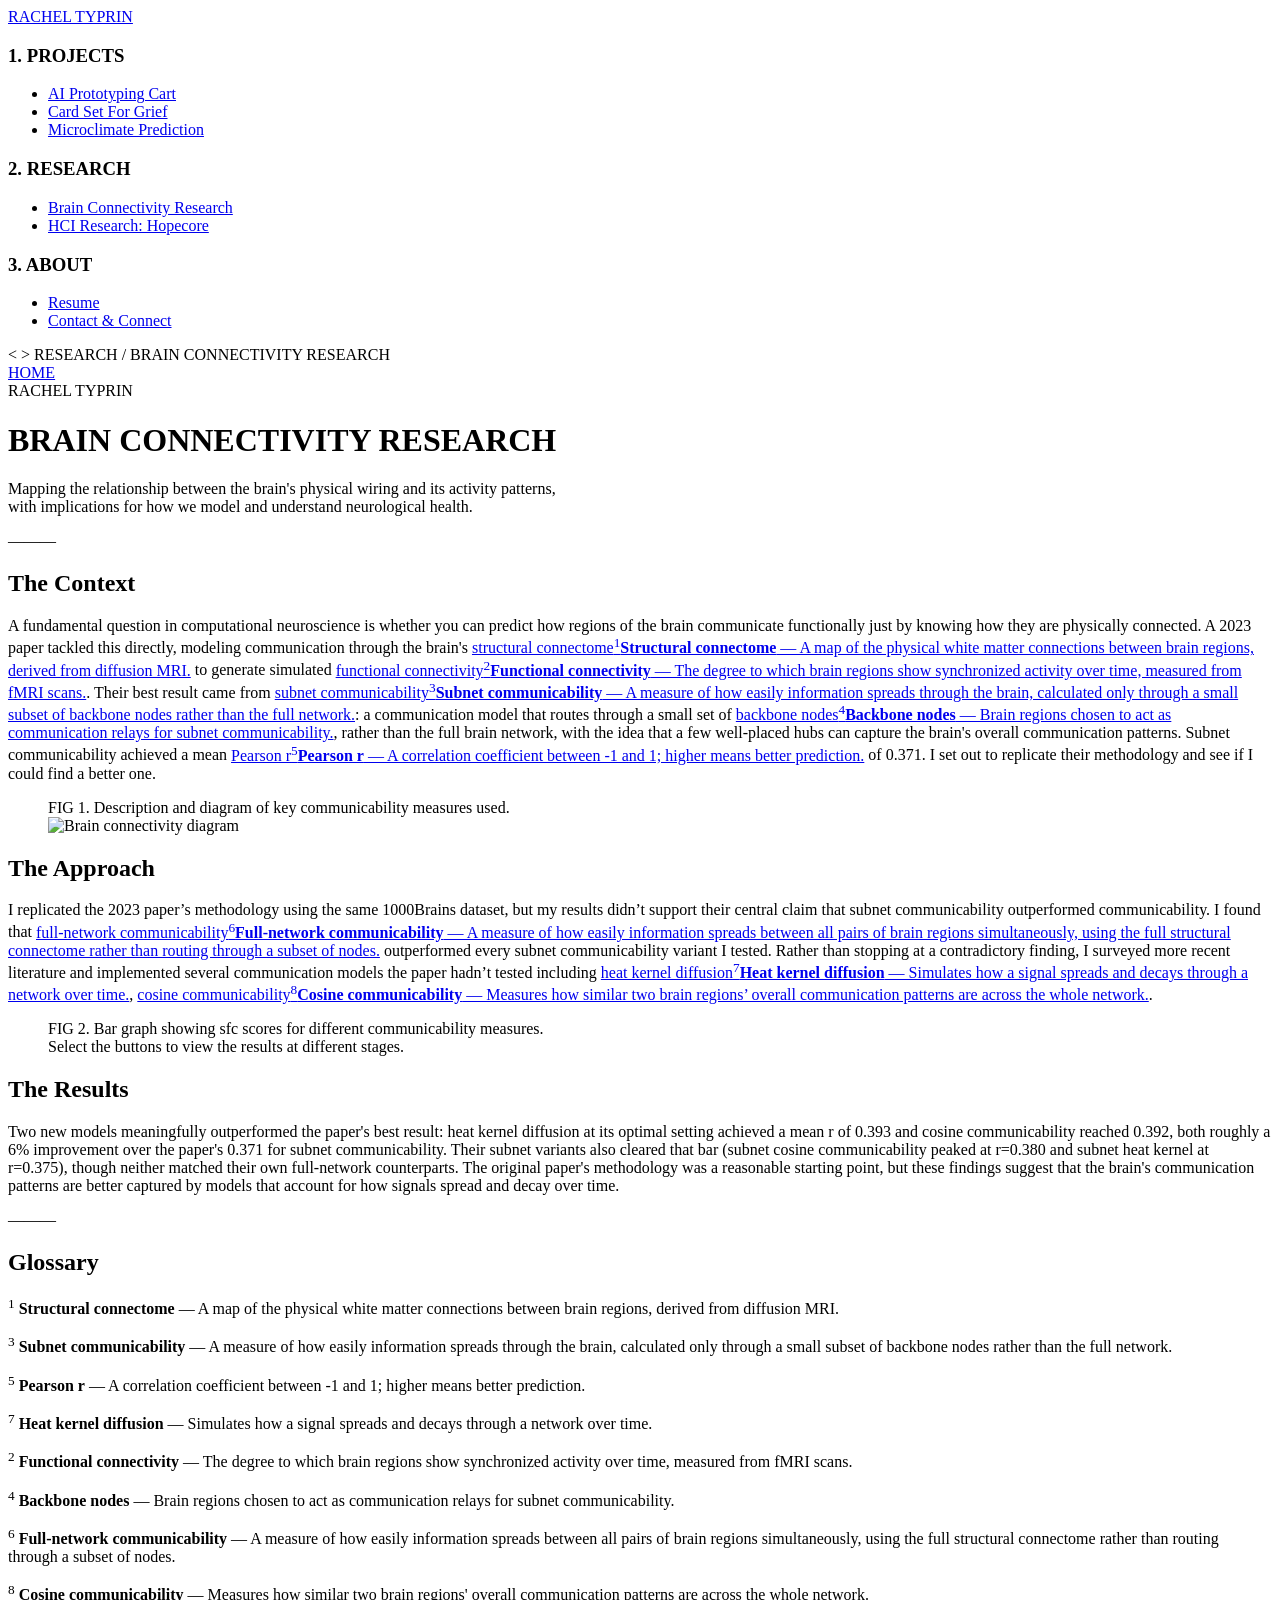
==== brainconnectivity.html @ a17772ec "fix fig 1 on brain connectivity" ====
<!DOCTYPE html>
<html lang="en">
<head>
  <meta charset="UTF-8">
  <meta name="viewport" content="width=device-width, initial-scale=1.0">
  <title>Brain Connectivity Research — Rachel Typrin</title>
  <link rel="icon" href="photos/tablogolight.png" type="image/png" media="(prefers-color-scheme: light)">
  <link rel="icon" href="photos/tablogodark.png" type="image/png" media="(prefers-color-scheme: dark)">
  <link href="https://api.fontshare.com/v2/css?f[]=chillax@700,800,900&f[]=satoshi@400,700&display=swap" rel="stylesheet">
  <link rel="stylesheet" href="css/project.css">
  <script src="https://unpkg.com/react@18/umd/react.production.min.js"></script>
  <script src="https://unpkg.com/react-dom@18/umd/react-dom.production.min.js"></script>
  <script src="https://unpkg.com/@babel/standalone/babel.min.js"></script>
  <script src="https://cdnjs.cloudflare.com/ajax/libs/Chart.js/4.4.1/chart.umd.js"></script>
</head>
<body>

  <aside class="sidebar">
    <div class="logo"><a href="index.html">RACHEL TYPRIN</a></div>

    <nav class="toc">
      <div class="toc-section">
        <h3 class="section-title">1. PROJECTS</h3>
        <ul>
          <li><a href="aiprototypingcart.html">AI Prototyping Cart</a></li>
          <li><a href="cardgameforgrief.html">Card Set For Grief</a></li>
          <li><a href="microclimatepredictions.html">Microclimate Prediction</a></li>
        </ul>
      </div>
      <div class="toc-section">
        <h3 class="section-title">2. RESEARCH</h3>
        <ul>
          <li class="active"><a href="brainconnectivity.html">Brain Connectivity Research</a></li>
          <li><a href="hopecore.html">HCI Research: Hopecore</a></li>
        </ul>
      </div>
      <div class="toc-section">
        <h3 class="section-title">3. ABOUT</h3>
        <ul>
          <li><a href="resume.html">Resume</a></li>
          <li><a href="contact.html">Contact & Connect</a></li>
        </ul>
      </div>
    </nav>
  </aside>

  <main class="main-wrapper">

    <nav class="content-nav">
      <div class="nav-left">
        <span class="nav-arrows" onclick="history.back()">&lt;</span>
        <span class="nav-arrows" onclick="history.forward()">&gt;</span>
        <span class="breadcrumb">RESEARCH / <span class="current">BRAIN CONNECTIVITY RESEARCH</span></span>
      </div>
      <div class="nav-right"><a class="mobile-home" href="index.html">HOME</a></div>
    </nav>

    <div class="content-well">

      <div class="meta-data">RACHEL TYPRIN</div>
      <h1 class="page-title">BRAIN CONNECTIVITY RESEARCH</h1>
      <p class="page-subtitle">Mapping the relationship between the brain's physical wiring and its activity patterns, <br> with implications for how we model and understand neurological health.</p>

      <div class="section-divider">———</div>

      <!-- <figure class="main-figure">
        <figcaption class="fig-label">
          <span class="highlight">FIG 1. Diagram Coming Soon</span>
        </figcaption>
        <div class="image-border">
          <div class="placeholder-diagram">Diagram coming soon</div>
        </div>
      </figure> -->

      <article class="prose">
        <h2>The Context</h2>
        <p>A fundamental question in computational neuroscience is whether you can predict how regions of the brain communicate functionally just by knowing how they are physically connected. A 2023 paper tackled this directly, modeling communication through the brain's <a class="vocab" href="#gloss-1">structural connectome<sup class="vocab-num">1</sup><span class="vocab-def"><strong>Structural connectome</strong> — A map of the physical white matter connections between brain regions, derived from diffusion MRI.</span></a> to generate simulated <a class="vocab" href="#gloss-2">functional connectivity<sup class="vocab-num">2</sup><span class="vocab-def"><strong>Functional connectivity</strong> — The degree to which brain regions show synchronized activity over time, measured from fMRI scans.</span></a>. Their best result came from <a class="vocab" href="#gloss-3">subnet communicability<sup class="vocab-num">3</sup><span class="vocab-def"><strong>Subnet communicability</strong> — A measure of how easily information spreads through the brain, calculated only through a small subset of backbone nodes rather than the full network.</span></a>: a communication model that routes through a small set of <a class="vocab" href="#gloss-4">backbone nodes<sup class="vocab-num">4</sup><span class="vocab-def"><strong>Backbone nodes</strong> — Brain regions chosen to act as communication relays for subnet communicability.</span></a>, rather than the full brain network, with the idea that a few well-placed hubs can capture the brain's overall communication patterns. Subnet communicability achieved a mean <a class="vocab" href="#gloss-5">Pearson r<sup class="vocab-num">5</sup><span class="vocab-def"><strong>Pearson r</strong> — A correlation coefficient between -1 and 1; higher means better prediction.</span></a> of 0.371. I set out to replicate their methodology and see if I could find a better one.</p>
      </article>

      <figure class="main-figure">
        <figcaption class="fig-label">
          <span class="highlight">FIG 1. Description and diagram of key communicability measures used.</span>
        </figcaption>
        <div class="image-border">
          <img src="photos/Brainconnectivity2.png" alt="Brain connectivity diagram">
        </div>
      </figure>

      <article class="prose">
        <h2>The Approach</h2>
        <p>I replicated the 2023 paper’s methodology using the same 1000Brains dataset, but my results didn’t support their central claim that subnet communicability outperformed communicability. I found that <a class="vocab" href="#gloss-6">full-network communicability<sup class="vocab-num">6</sup><span class="vocab-def"><strong>Full-network communicability</strong> — A measure of how easily information spreads between all pairs of brain regions simultaneously, using the full structural connectome rather than routing through a subset of nodes.</span></a> outperformed every subnet communicability variant I tested. Rather than stopping at a contradictory finding, I surveyed more recent literature and implemented several communication models the paper hadn’t tested including <a class="vocab" href="#gloss-7">heat kernel diffusion<sup class="vocab-num">7</sup><span class="vocab-def"><strong>Heat kernel diffusion</strong> — Simulates how a signal spreads and decays through a network over time.</span></a>, <a class="vocab" href="#gloss-8">cosine communicability<sup class="vocab-num">8</sup><span class="vocab-def"><strong>Cosine communicability</strong> — Measures how similar two brain regions’ overall communication patterns are across the whole network.</span></a>.</p>
      </article>

      <figure class="main-figure interactive">
        <figcaption class="fig-label">
          <span class="highlight">FIG 2. Bar graph showing sfc scores for different communicability measures.<br> Select the buttons to view the results at different stages.</span>
        </figcaption>
        <div class="image-border">
          <div id="brain-chart"></div>
        </div>
      </figure>

      <article class="prose">
        <h2>The Results</h2>
        <p>Two new models meaningfully outperformed the paper's best result: heat kernel diffusion at its optimal setting achieved a mean r of 0.393 and cosine communicability reached 0.392, both roughly a 6% improvement over the paper's 0.371 for subnet communicability. Their subnet variants also cleared that bar (subnet cosine communicability peaked at r=0.380 and subnet heat kernel at r=0.375), though neither matched their own full-network counterparts. The original paper's methodology was a reasonable starting point, but these findings suggest that the brain's communication patterns are better captured by models that account for how signals spread and decay over time.</p>
      </article>

      <div class="section-divider">———</div>

      <div class="glossary">
        <h2 class="glossary-title">Glossary</h2>
        <div class="toc-header-line"></div>
        <div class="glossary-grid">
          <div class="glossary-col">
            <div class="glossary-entry" id="gloss-1">
              <p><sup>1</sup> <strong>Structural connectome</strong> — A map of the physical white matter connections between brain regions, derived from diffusion MRI.</p>
            </div>
            <div class="glossary-entry" id="gloss-3">
              <p><sup>3</sup> <strong>Subnet communicability</strong> — A measure of how easily information spreads through the brain, calculated only through a small subset of backbone nodes rather than the full network.</p>
            </div>
            <div class="glossary-entry" id="gloss-5">
              <p><sup>5</sup> <strong>Pearson r</strong> — A correlation coefficient between -1 and 1; higher means better prediction.</p>
            </div>
            <div class="glossary-entry" id="gloss-7">
              <p><sup>7</sup> <strong>Heat kernel diffusion</strong> — Simulates how a signal spreads and decays through a network over time.</p>
            </div>
          </div>
          <div class="glossary-col">
            <div class="glossary-entry" id="gloss-2">
              <p><sup>2</sup> <strong>Functional connectivity</strong> — The degree to which brain regions show synchronized activity over time, measured from fMRI scans.</p>
            </div>
            <div class="glossary-entry" id="gloss-4">
              <p><sup>4</sup> <strong>Backbone nodes</strong> — Brain regions chosen to act as communication relays for subnet communicability.</p>
            </div>
            <div class="glossary-entry" id="gloss-6">
              <p><sup>6</sup> <strong>Full-network communicability</strong> — A measure of how easily information spreads between all pairs of brain regions simultaneously, using the full structural connectome rather than routing through a subset of nodes.</p>
            </div>
            <div class="glossary-entry" id="gloss-8">
              <p><sup>8</sup> <strong>Cosine communicability</strong> — Measures how similar two brain regions' overall communication patterns are across the whole network.</p>
            </div>
          </div>
        </div>
      </div>
     
    </div>
  </main>



<script src="js/vocab.js"></script>
<script type="text/babel" src="js/brainconnectivitychart.jsx"></script>
<script type="text/babel">ReactDOM.createRoot(document.getElementById("brain-chart")).render(<BrainConnectivityChart />)</script>
</body>
</html>
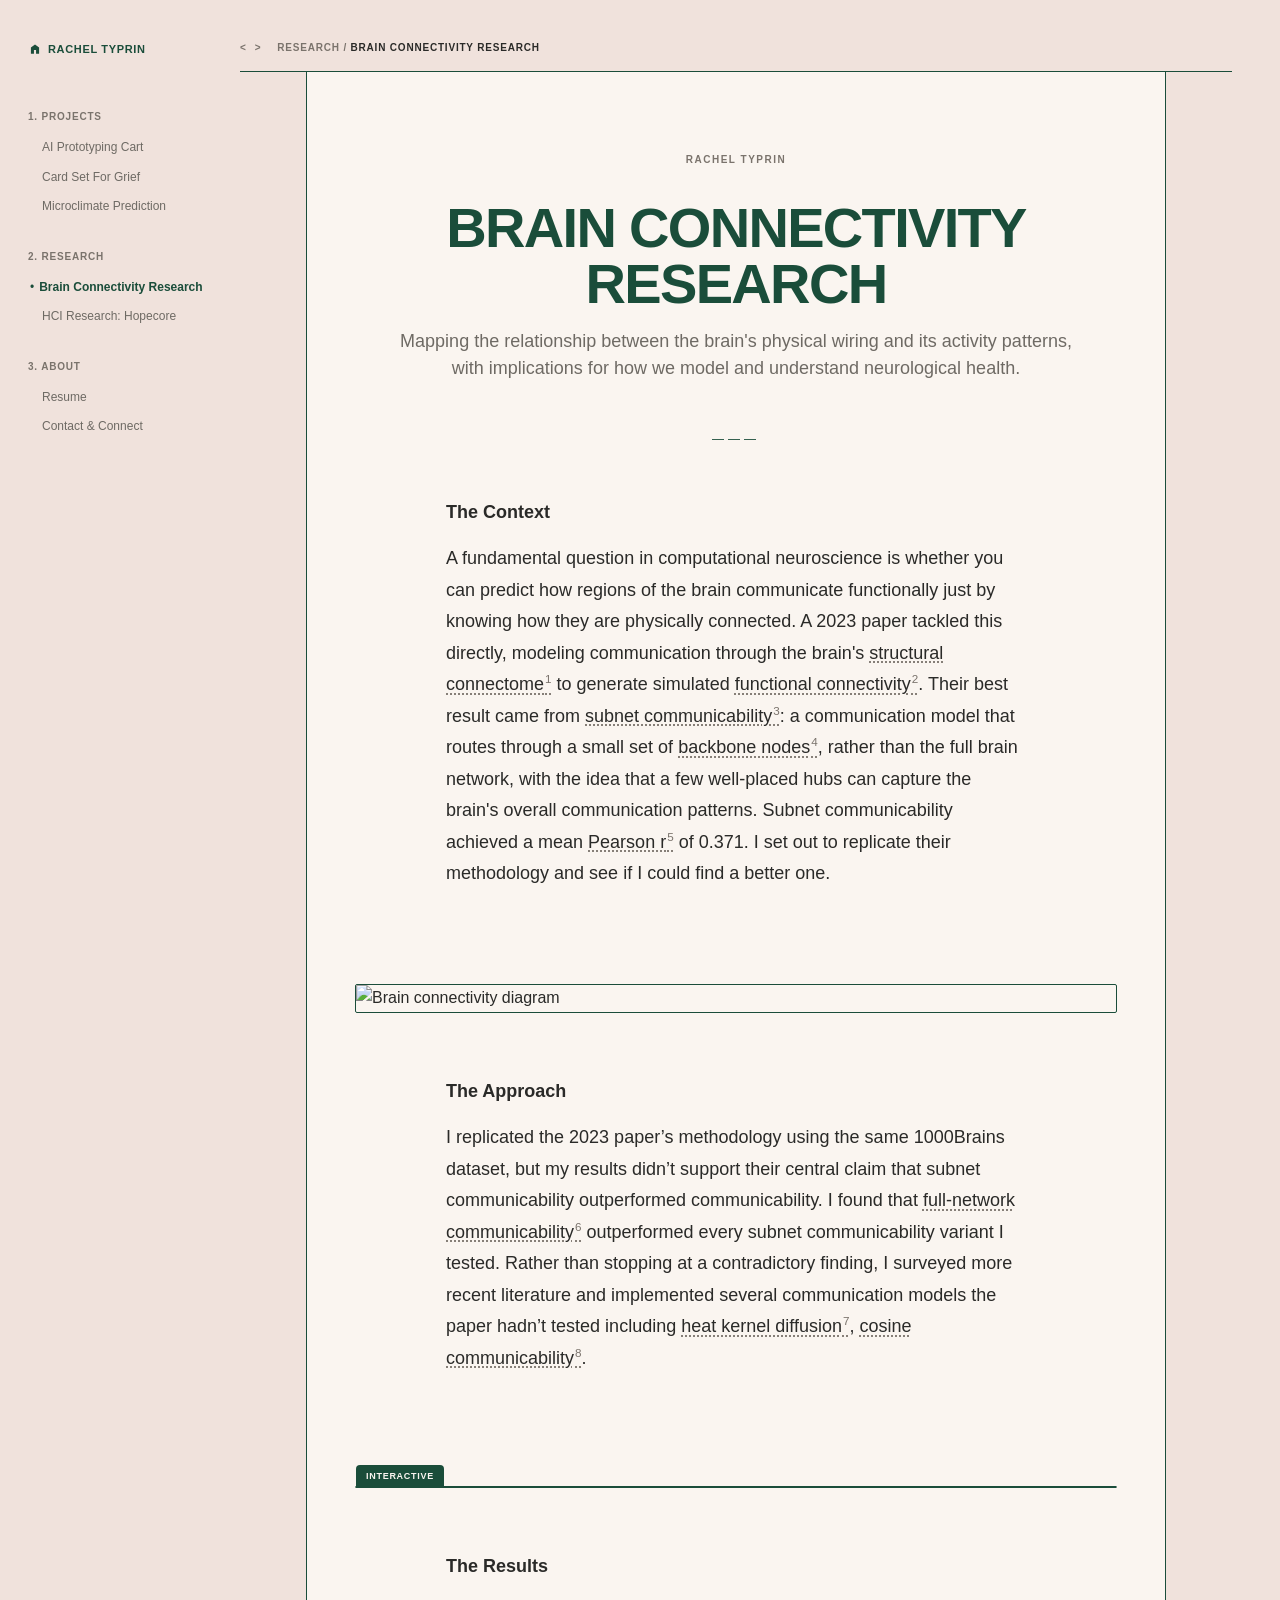
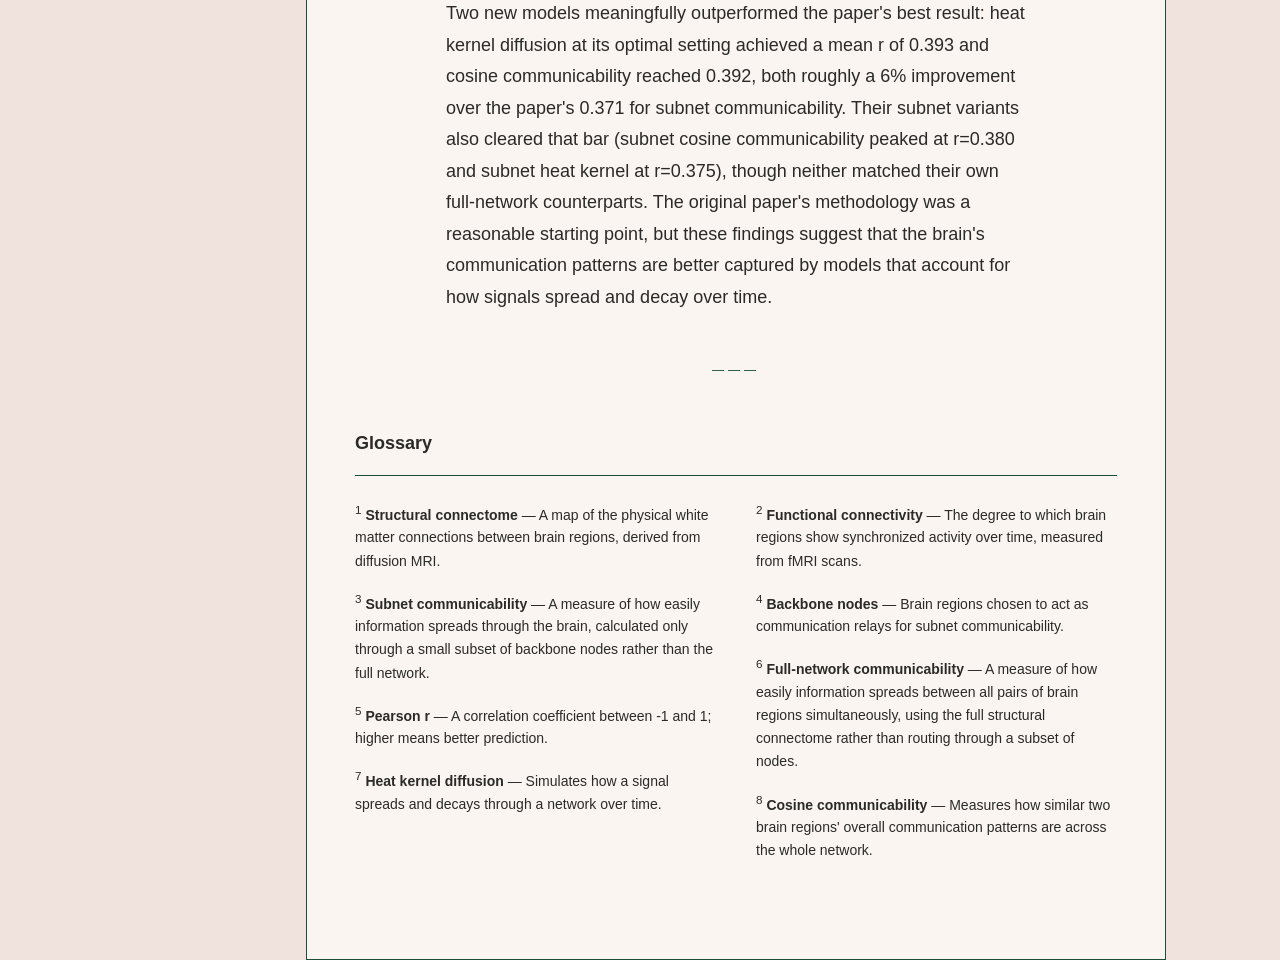
==== commit 559f2ab4: "changes to ui for home, change to wording on ai prototyping cart" ====
--- a/brainconnectivity.html
+++ b/brainconnectivity.html
@@ -16,7 +16,7 @@
 <body>
 
   <aside class="sidebar">
-    <div class="logo"><a href="index.html">RACHEL TYPRIN</a></div>
+    <div class="logo"><a href="index.html"><svg class="home-icon" viewBox="0 0 24 24" aria-hidden="true"><path fill="currentColor" d="M5 20V9.5l7-5.288L19 9.5V20h-5.192v-6.384h-3.616V20z"></path></svg>RACHEL TYPRIN</a></div>
 
     <nav class="toc">
       <div class="toc-section">
--- a/css/project.css
+++ b/css/project.css
@@ -0,0 +1,846 @@
+/* ===========================
+   VARIABLES
+   =========================== */
+   :root {
+    --green-dark: #1A4D3A;
+    --cream: #FAF5F0;
+    --text: #2A2A28;
+    --text-secondary: #6E6A64;
+    --text-muted: #7A736C;
+    --border: #1A4D3A;
+    --highlight: #D4E8DF;
+    --highlighter: #d6b2b7; 
+    --font-heading: 'Chillax', sans-serif;
+    --font-body: 'Satoshi', sans-serif;
+    --white: #fcf9f7;
+    --pink-bg: #F0E2DC;
+  }
+  
+  /* ===========================
+     RESET
+     =========================== */
+  *, *::before, *::after {
+    box-sizing: border-box;
+    margin: 0;
+    padding: 0;
+  }
+  
+  a {
+    color: inherit;
+    text-decoration: none;
+  }
+  
+  /* ===========================
+     BODY
+     =========================== */
+  body {
+    margin: 0;
+    display: flex;
+    background-color: var(--pink-bg);
+    color: var(--text);
+    height: 100vh;
+    font-family: var(--font-body);
+    font-size: 16px;
+    line-height: 1.65;
+    -webkit-font-smoothing: antialiased;
+  }
+  
+  /* ===========================
+     SIDEBAR — fixed
+     =========================== */
+  .sidebar {
+    width: 240px;
+    padding: 40px 28px;
+    height: 100vh;
+    overflow-y: auto;
+    font-family: var(--font-heading);
+    position: fixed;
+    top: 0;
+    left: 0;
+    background: var(--pink-bg);
+  }
+  
+  .logo {
+    font-size: 11px;
+    font-weight: 900;
+    color: var(--green-dark);
+    letter-spacing: 0.06em;
+    margin-bottom: 48px;
+  }
+
+  .logo a {
+    display: inline-flex;
+    align-items: center;
+    gap: 6px;
+    border-bottom: 1px dotted transparent;
+    padding-bottom: 2px;
+  }
+
+  .logo a:hover {
+    border-bottom-color: currentColor;
+  }
+
+  .logo .home-icon {
+    width: 14px;
+    height: 14px;
+    flex-shrink: 0;
+  }
+  
+  .section-title {
+    font-size: 10px;
+    font-weight: 700;
+    text-transform: uppercase;
+    letter-spacing: 0.08em;
+    color: var(--text-muted);
+    margin-bottom: 12px;
+    opacity: 1;
+  }
+  
+  .toc-section {
+    margin-bottom: 32px;
+  }
+  
+  .toc ul {
+    list-style: none;
+    padding: 0;
+  }
+  
+  .toc li {
+    font-size: 12px;
+    margin-bottom: 10px;
+    padding-left: 14px;
+    font-family: var(--font-body);
+  }
+  
+  .toc a {
+    color: var(--text-secondary);
+    transition: color 0.15s;
+  }
+  
+  .toc a:hover {
+    color: var(--green-dark);
+    text-decoration: underline;
+  }
+  
+  .toc li.active a {
+    color: var(--green-dark);
+    font-weight: 700;
+  }
+  
+  .toc li.active::before {
+    content: "•";
+    margin-left: -12px;
+    padding-right: 5px;
+    color: var(--green-dark);
+  }
+  
+  /* ===========================
+     MAIN WRAPPER
+     =========================== */
+  .main-wrapper {
+    flex: 1;
+    margin-left: 240px;
+    margin-right: 48px;
+    display: flex;
+    flex-direction: column;
+    align-items: center;
+    overflow: visible;
+  }
+  
+  /* ===========================
+     CONTENT NAV
+     =========================== */
+  .content-nav {
+    width: 100%;
+    display: flex;
+    justify-content: space-between;
+    align-items: center;
+    padding: 40px 0 14px 0; /* padding-top matches sidebar logo offset */
+    border-bottom: 1px solid var(--border);
+    font-family: var(--font-heading);
+    font-size: 10px;
+    font-weight: 600;
+    letter-spacing: 0.08em;
+    text-transform: uppercase;
+    color: var(--text-muted);
+    position: sticky;
+    top: 0;
+    background: var(--pink-bg);
+    z-index: 10;
+  }
+  
+  .nav-left {
+    display: flex;
+    align-items: center;
+  }
+  
+  .nav-arrows {
+    font-weight: 700;
+    margin-right: 8px;
+    cursor: pointer;
+    transition: color 0.15s;
+    background: none;
+    border: none;
+    font-family: var(--font-heading);
+    font-size: 10px;
+    color: var(--text-muted);
+    letter-spacing: 0.08em;
+    padding: 0;
+  }
+  
+  .nav-arrows:hover {
+    color: var(--green-dark);
+  }
+  
+  .breadcrumb {
+    color: var(--text-muted);
+    margin-left: 8px;
+  }
+  
+  .current {
+    color: var(--text);
+  }
+  
+  .nav-right {
+    color: var(--text-muted);
+  }
+
+  .nav-right .mobile-home {
+    display: none;
+  }
+  
+  /* ===========================
+     CONTENT WELL
+     =========================== */
+  .content-well {
+    width: 100%;
+    max-width: 860px;
+    padding: 80px 48px;
+    text-align: center;
+    border-left: 1px solid var(--border);
+    border-right: 1px solid var(--border);
+    border-bottom: 1px solid var(--border);
+    position: relative;
+    overflow: visible;
+    background-color: var(--cream);
+  }
+  
+  /* ===========================
+     META & HEADER
+     =========================== */
+  .meta-data {
+    font-family: var(--font-heading);
+    font-size: 10px;
+    font-weight: 600;
+    letter-spacing: 0.15em;
+    text-transform: uppercase;
+    color: var(--text-muted);
+    margin-bottom: 32px;
+  }
+  
+  .page-title {
+    font-family: var(--font-heading);
+    font-size: clamp(32px, 5vw, 56px);
+    font-weight: 900;
+    color: var(--green-dark);
+    letter-spacing: -0.03em;
+    line-height: 1;
+    margin: 0 0 16px 0;
+  }
+  
+  .page-subtitle {
+    font-family: var(--font-body);
+    font-size: 18px;
+    color: var(--text-secondary);
+    line-height: 1.5;
+    margin: 0;
+  }
+  
+  .section-divider {
+    margin: 48px 0;
+    font-family: var(--font-heading);
+    font-size: 12px;
+    letter-spacing: 4px;
+    color: var(--border);
+  }
+  
+  /* ===========================
+     FIGURES
+     =========================== */
+  .main-figure {
+    width: 100%;
+    margin: 64px 0;
+    text-align: left;
+  }
+  
+  .fig-label {
+    display: block;
+    margin-bottom: 12px;
+    font-family: var(--font-heading);
+    font-size: 11px;
+    font-weight: 700;
+    letter-spacing: 0.05em;
+    text-transform: uppercase;
+    color: var(--text-muted);
+    opacity: 0;
+    transition: opacity 0.2s;
+    text-align: center;
+  }
+  
+  .main-figure:hover .fig-label {
+    opacity: 1;
+  }
+  
+  .highlight {
+    background-color: var(--highlighter);
+    padding: 2px 8px;
+    border-radius: 2px;
+    color: var(--green-dark);
+  }
+  
+  .image-border {
+    border: 1px solid var(--border);
+    border-radius: 2px;
+    overflow: hidden;
+  }
+
+  .image-border img {
+    width: 100%;
+    height: auto;
+    display: block;
+  }
+  
+  .placeholder-diagram {
+    min-height: 400px;
+    width: 100%;
+    background-color: var(--cream);
+    display: flex;
+    align-items: center;
+    justify-content: center;
+    color: var(--text-muted);
+    font-family: var(--font-heading);
+    font-size: 12px;
+    letter-spacing: 0.05em;
+  }
+  
+  /* ===========================
+     PROSE
+     =========================== */
+  .prose {
+    text-align: left;
+    max-width: 580px;
+    margin: 0 auto;
+  }
+  
+  .prose p {
+    font-family: var(--font-body);
+    font-size: 18px;
+    line-height: 1.75;
+    color: var(--text);
+    margin-bottom: 24px;
+  }
+  
+  .series-note {
+    font-style: italic;
+    color: var(--text-muted);
+    margin-top: 40px;
+    font-size: 15px;
+  }
+  
+  .prose h2 {
+    font-family: var(--font-body);
+    font-size: 18px;
+    font-weight: 700;
+    color: var(--text);
+    margin-bottom: 16px;
+  }
+  
+  /* ===========================
+     RIGHT MARGIN
+     =========================== */
+  .right-margin {
+    width: 48px;
+    position: fixed;
+    right: 0;
+    top: 0;
+    height: 100vh;
+    border-left: 1px solid var(--border);
+    display: flex;
+    flex-direction: column;
+    align-items: center;
+    padding-top: 20px;
+    background: var(--cream);
+  }
+  
+  .ruler {
+    flex: 1;
+    width: 100%;
+    background-image: linear-gradient(to bottom, var(--border) 1px, transparent 1px);
+    background-size: 100% 20px;
+    margin-top: 20px;
+  }
+  
+  /* ===========================
+     GLOSSARY
+     =========================== */
+  .glossary {
+    text-align: left;
+    width: 100%;
+    margin-top: 0;
+  }
+
+  .glossary-title {
+    font-family: var(--font-body);
+    font-size: 18px;
+    font-weight: 700;
+    color: var(--text);
+    margin-bottom: 16px;
+  }
+
+  .glossary .toc-header-line {
+    height: 1px;
+    background-color: var(--border);
+    margin-bottom: 24px;
+  }
+
+  .glossary-grid {
+    display: grid;
+    grid-template-columns: 1fr 1fr;
+    gap: 0 40px;
+  }
+
+  .glossary-entry {
+    margin-bottom: 16px;
+  }
+
+  .glossary-entry p {
+    font-family: var(--font-body);
+    font-size: 14px;
+    line-height: 1.65;
+    color: var(--text);
+    margin: 0;
+  }
+
+  .glossary-entry p strong {
+    font-weight: 700;
+  }
+
+  /* ===========================
+     VOCAB DEFINITIONS
+     =========================== */
+  .vocab {
+    text-decoration: underline dotted var(--text-muted);
+    text-underline-offset: 3px;
+    cursor: help;
+  }
+
+  .vocab-num {
+    font-size: 0.65em;
+    vertical-align: super;
+    line-height: 0;
+    margin-left: 1px;
+    color: var(--text-muted);
+  }
+
+  .glossary-entry.gloss-active {
+    background-color: var(--highlighter);
+    padding: 4px 8px;
+    border-radius: 2px;
+  }
+
+  .vocab .vocab-def {
+    display: none;
+    position: absolute;
+    left: calc(100% + 16px);
+    width: 150px;
+    font-family: var(--font-body);
+    font-size: 13px;
+    line-height: 1.5;
+    color: var(--text);
+    z-index: 20;
+    pointer-events: none;
+    white-space: normal;
+  }
+
+  .vocab:hover .vocab-def {
+    display: block;
+  }
+
+  /* ===========================
+     RESUME
+     =========================== */
+  .resume-download {
+    display: inline-block;
+    margin-top: 24px;
+    font-family: var(--font-heading);
+    font-size: 11px;
+    font-weight: 700;
+    letter-spacing: 0.08em;
+    text-transform: uppercase;
+    color: var(--green-dark);
+    border: 1px solid var(--green-dark);
+    padding: 10px 24px;
+    border-radius: 2px;
+    transition: background-color 0.15s, color 0.15s;
+  }
+
+  .resume-download:hover {
+    background-color: var(--green-dark);
+    color: var(--cream);
+  }
+
+  .resume-divider {
+    width: 100%;
+    max-width: 580px;
+    height: 1px;
+    background-color: var(--border);
+    margin: 32px auto;
+  }
+
+  .resume-entry {
+    margin-bottom: 32px;
+  }
+
+  .resume-entry-header {
+    display: flex;
+    justify-content: space-between;
+    align-items: baseline;
+    margin-bottom: 2px;
+  }
+
+  .resume-role {
+    font-family: var(--font-body);
+    font-size: 16px;
+    font-weight: 700;
+    color: var(--text);
+  }
+
+  .resume-date {
+    font-family: var(--font-heading);
+    font-size: 10px;
+    font-weight: 600;
+    letter-spacing: 0.05em;
+    text-transform: uppercase;
+    color: var(--text-muted);
+    white-space: nowrap;
+    margin-left: 16px;
+  }
+
+  .resume-org {
+    font-family: var(--font-body);
+    font-size: 15px;
+    font-style: italic;
+    color: var(--text-secondary);
+    display: block;
+    margin-bottom: 8px;
+  }
+
+  .prose ul:not(.contact-links) {
+    list-style: disc;
+    padding-left: 20px;
+    margin-bottom: 16px;
+  }
+
+  .prose li {
+    font-family: var(--font-body);
+    font-size: 16px;
+    line-height: 1.65;
+    color: var(--text);
+    margin-bottom: 6px;
+  }
+
+  .end-text {
+    font-family: var(--font-body);
+    font-size: 13px;
+    font-weight: 700;
+    color: var(--text);
+    margin-bottom: 16px;
+  }
+
+  /* ===========================
+     CONTACT
+     =========================== */
+  .contact-links {
+    text-align: left;
+    max-width: 580px;
+    margin: 0 auto;
+    list-style: none;
+    padding: 0;
+  }
+
+  .contact-links li,
+  .contact-links > div {
+    margin-bottom: 20px;
+  }
+
+  .contact-label {
+    display: block;
+    font-family: var(--font-heading);
+    font-size: 10px;
+    font-weight: 700;
+    letter-spacing: 0.08em;
+    text-transform: uppercase;
+    color: var(--text-muted);
+    margin-bottom: 4px;
+  }
+
+  .contact-email {
+    font-family: var(--font-body);
+    font-size: 18px;
+    color: var(--text);
+  }
+
+  .contact-links a {
+    font-family: var(--font-body);
+    font-size: 18px;
+    color: var(--text);
+    text-decoration:underline dotted;
+    text-underline-offset: 3px;
+    transition: color 0.15s;
+  }
+  
+
+  .contact-links a:hover {
+    color: var(--green-dark);
+    text-decoration: underline;
+  }
+
+  .contact-divider {
+    width: 100%;
+    max-width: 580px;
+    height: 1px;
+    background-color: var(--border);
+    margin: 32px auto;
+  }
+
+  /* ===========================
+     LINKS GRID
+     =========================== */
+  .links-grid {
+    text-align: left;
+    width: 100%;
+    margin-top: 0;
+  }
+
+  .links-grid-title {
+    font-family: var(--font-body);
+    font-size: 18px;
+    font-weight: 700;
+    color: var(--text);
+    margin-bottom: 16px;
+  }
+
+  .links-grid .toc-header-line {
+    height: 1px;
+    background-color: var(--border);
+    margin-bottom: 24px;
+  }
+
+  .links-grid-grid {
+    display: grid;
+    grid-template-columns: 1fr 1fr;
+    gap: 0 40px;
+    max-width: 580px;
+    margin: 0 auto;
+  }
+
+  .links-grid-entry {
+    margin-bottom: 16px;
+  }
+
+  .links-grid-entry p {
+    font-family: var(--font-body);
+    font-size: 14px;
+    line-height: 1.65;
+    color: var(--text);
+    margin: 0;
+  }
+
+  .links-grid-entry p strong {
+    font-weight: 700;
+  }
+  .links-grid-grid .contact-links {
+    max-width: none;
+    margin: 0;
+  }
+
+
+/* ===========================
+     LINKS IN PROJECTS
+     =========================== */
+
+
+  .link-label {
+    display: block;
+    font-family: var(--font-heading);
+    font-size: 10px;
+    font-weight: 700;
+    letter-spacing: 0.08em;
+    text-transform: uppercase;
+    color: var(--text-muted);
+    margin-bottom: 4px;
+  }
+
+  .link-link {
+    text-align: center;
+    max-width: 580px;
+    margin: 0 auto;
+    padding: 0;
+  }
+
+  .link-link a {
+    font-family: var(--font-body);
+    font-size: 18px;
+    color: var(--green-dark);
+    text-decoration: underline dotted;
+    text-underline-offset: 3px;
+    transition: color 0.15s;
+  }
+
+  .link-link a:hover {
+    color: var(--text);
+    text-decoration: underline;
+  }
+
+  /* ===========================
+     HOPECORE NETWORK CHART
+     =========================== */
+  .network-chart-wrap {
+    padding: 24px 16px 12px;
+    background: var(--cream);
+  }
+
+  .network-legend {
+    display: flex;
+    gap: 20px;
+    align-items: center;
+    flex-wrap: wrap;
+    margin-bottom: 18px;
+    justify-content: center;
+  }
+
+  .network-legend-item {
+    display: flex;
+    align-items: center;
+    gap: 6px;
+    font-size: 11px;
+    font-family: var(--font-heading);
+    font-weight: 600;
+    letter-spacing: 0.06em;
+    text-transform: uppercase;
+    color: var(--text-muted);
+  }
+
+  .network-legend-note {
+    font-family: var(--font-body);
+    font-weight: 400;
+    text-transform: none;
+    letter-spacing: 0;
+    margin-left: 8px;
+  }
+
+  .network-legend-dot {
+    width: 10px;
+    height: 10px;
+    border-radius: 50%;
+    flex-shrink: 0;
+  }
+
+  #network-svg {
+    display: block;
+    width: 100%;
+  }
+
+  .network-info-bar {
+    text-align: center;
+    font-size: 11px;
+    color: var(--text-muted);
+    margin-top: 10px;
+    min-height: 16px;
+    letter-spacing: 0.01em;
+  }
+
+  .col-label {
+    font-family: var(--font-heading);
+    font-weight: 700;
+    font-size: 11px;
+    letter-spacing: 0.08em;
+    text-transform: uppercase;
+    fill: var(--text-muted);
+  }
+
+  .node-label {
+    font-family: var(--font-body);
+    font-size: 11px;
+    fill: var(--text-muted);
+    pointer-events: none;
+  }
+
+  /* ===========================
+     INTERACTIVE TAG
+     =========================== */
+  .interactive .image-border {
+    position: relative;
+    overflow: visible;
+  }
+
+  .interactive .image-border::before {
+    content: 'INTERACTIVE';
+    position: absolute;
+    bottom: 100%;
+    left: 0;
+    font-family: var(--font-heading);
+    font-size: 9px;
+    font-weight: 700;
+    letter-spacing: 0.08em;
+    color: var(--cream);
+    background-color: var(--green-dark);
+    padding: 4px 10px;
+    border-radius: 4px 4px 0 0;
+    z-index: 2;
+  }
+
+  /* ===========================
+     RESPONSIVE
+     =========================== */
+  @media (max-width: 900px) {
+    body {
+      display: block;
+      height: auto;
+    }
+  
+    .sidebar,
+    .right-margin {
+      display: none;
+    }
+  
+    .main-wrapper {
+      margin-left: 0;
+      margin-right: 0;
+      padding-top: 0;
+      overflow-y: visible;
+    }
+  
+    .nav-right .mobile-home {
+      display: inline;
+    }
+
+    .content-nav,
+    .content-well {
+      max-width: 100%;
+      padding-left: 24px;
+      padding-right: 24px;
+    }
+  
+    .placeholder-diagram {
+      min-height: 240px;
+    }
+  
+    .prose p {
+      font-size: 16px;
+    }
+
+    .fig-label {
+      opacity: 1;
+    }
+  }
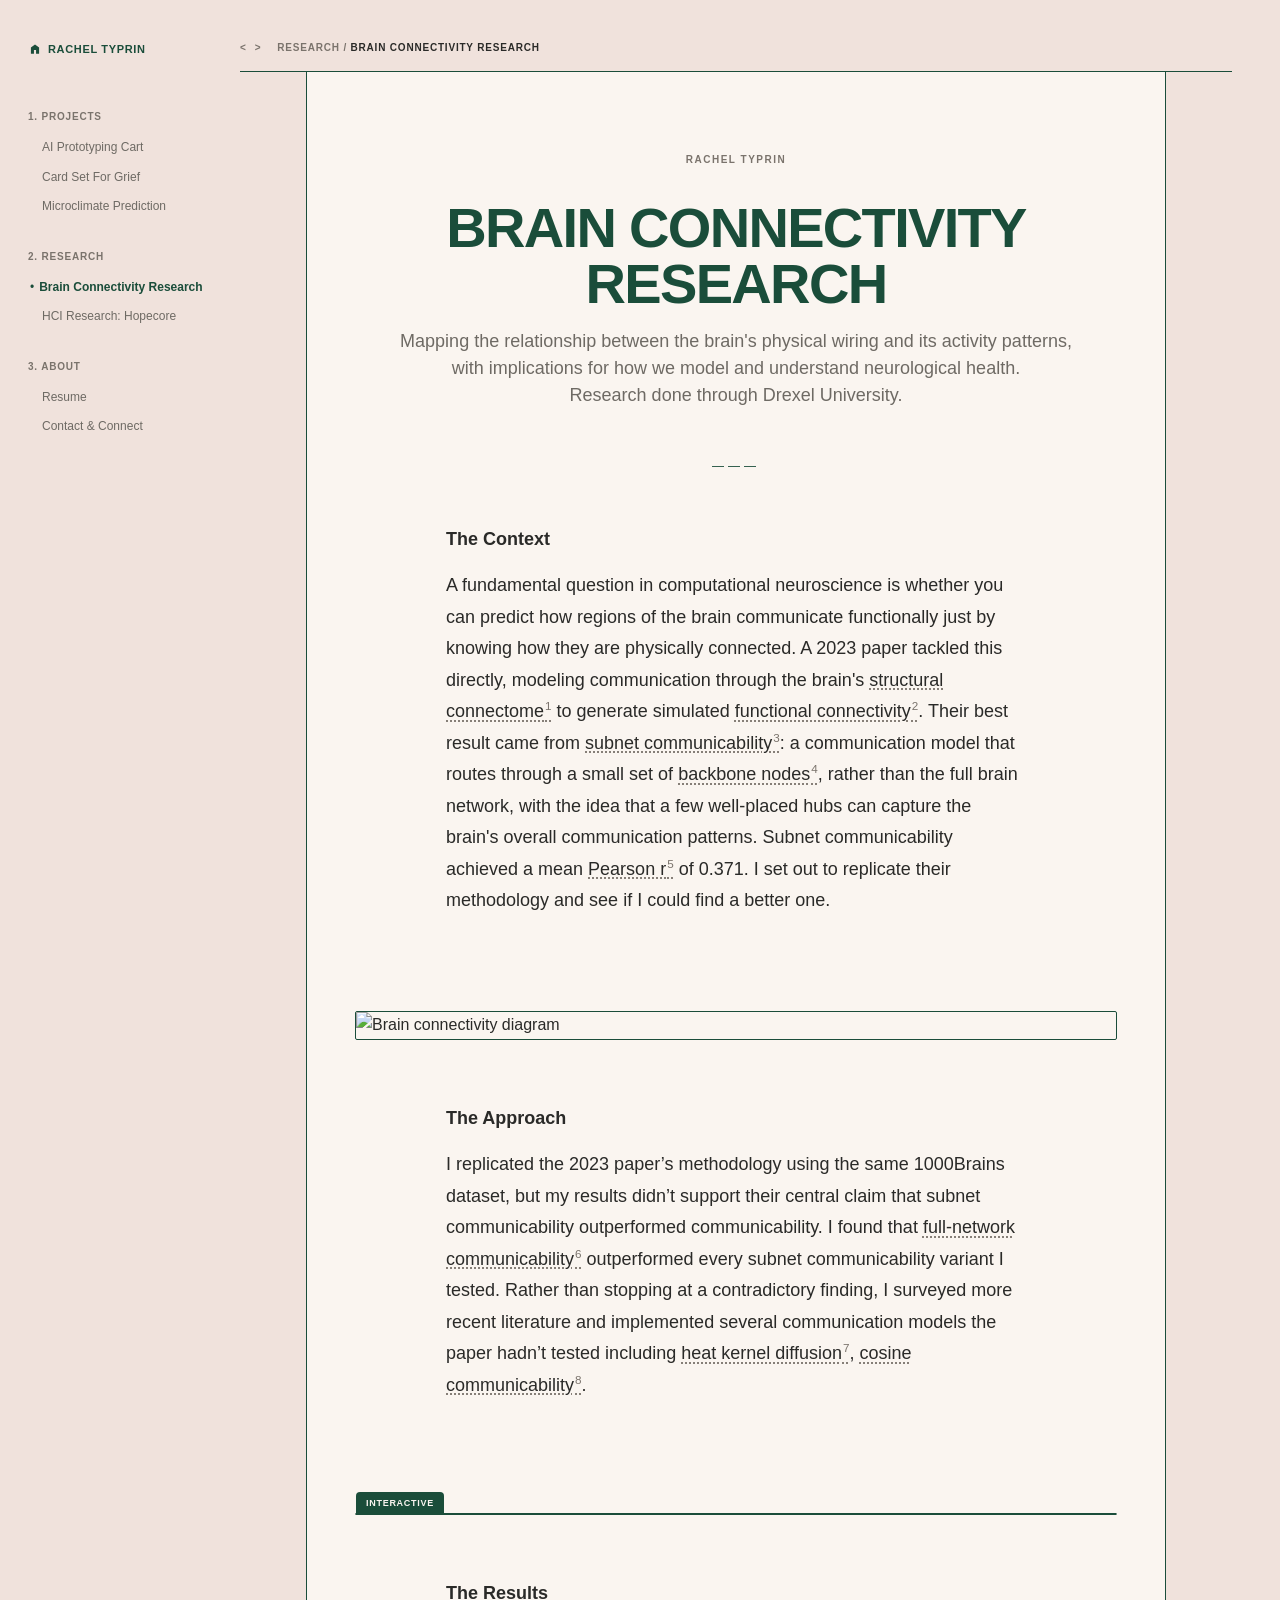
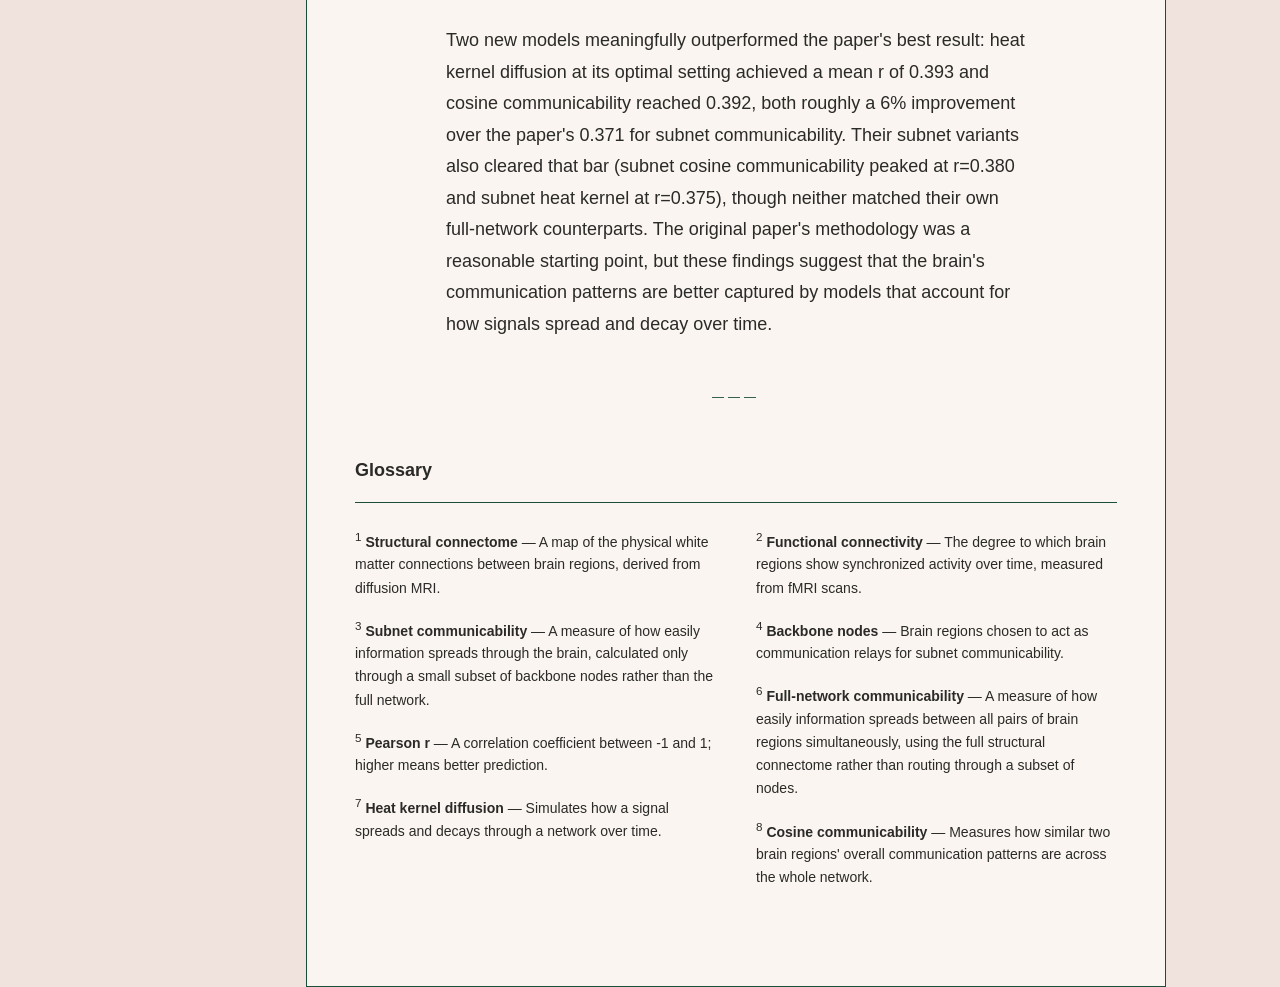
==== commit a6de1c93: "fixing based on feedback" ====
--- a/brainconnectivity.html
+++ b/brainconnectivity.html
@@ -59,7 +59,7 @@
 
       <div class="meta-data">RACHEL TYPRIN</div>
       <h1 class="page-title">BRAIN CONNECTIVITY RESEARCH</h1>
-      <p class="page-subtitle">Mapping the relationship between the brain's physical wiring and its activity patterns, <br> with implications for how we model and understand neurological health.</p>
+      <p class="page-subtitle">Mapping the relationship between the brain's physical wiring and its activity patterns, <br> with implications for how we model and understand neurological health. <br> Research done through Drexel University.</p>
 
       <div class="section-divider">———</div>
 
